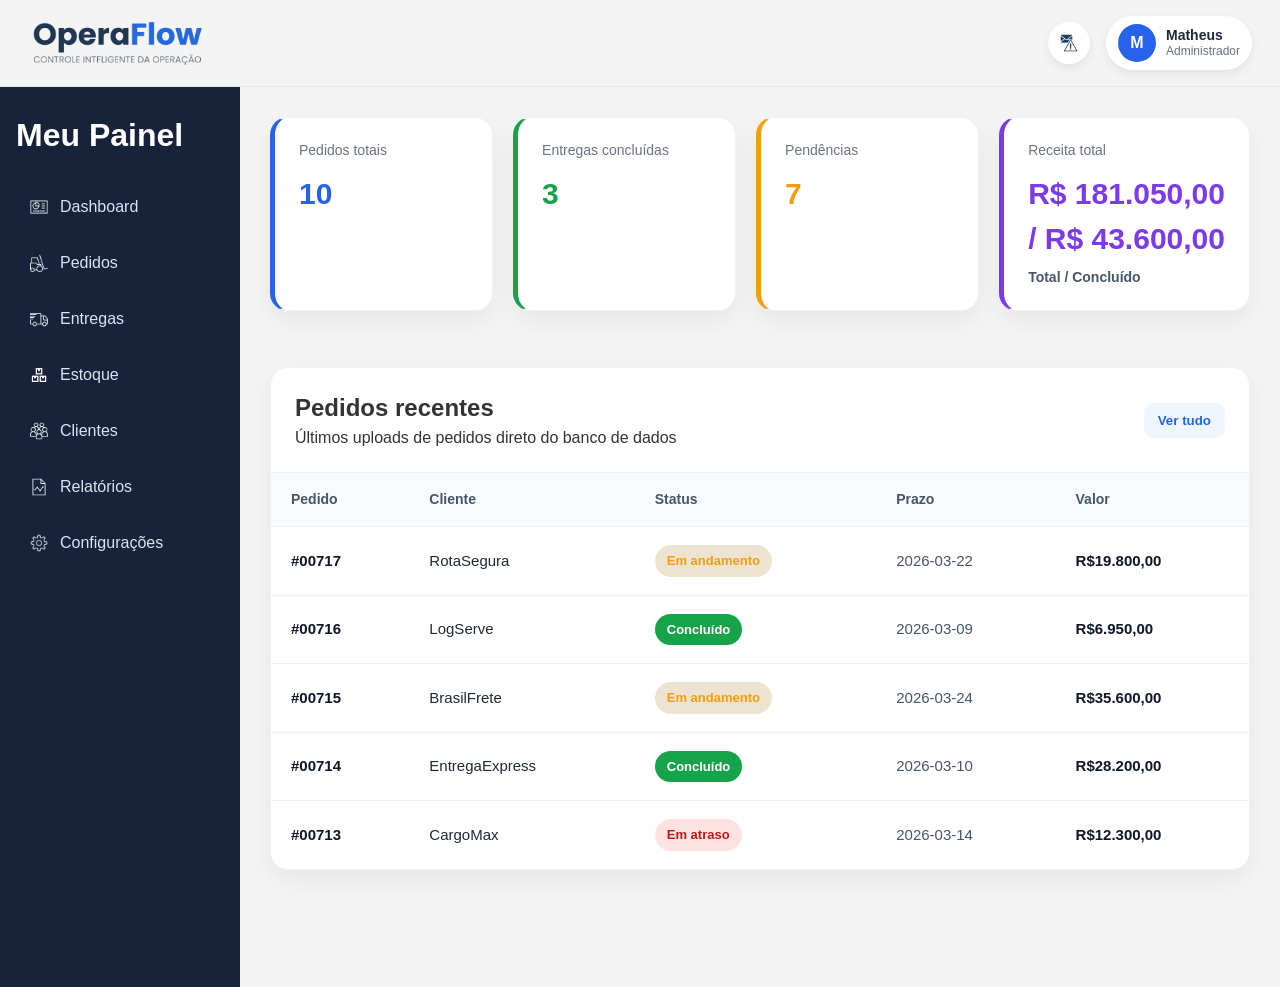
==== src/pages/index.html @ d9718a96 "ajustes finais" ====
﻿<!DOCTYPE html>
<html lang="pt-br">
<head>
  <meta charset="UTF-8">
  <meta name="viewport" content="width=device-width, initial-scale=1.0">
  <title>OperaFlow</title>
  <link rel="icon" type="image/x-icon" href="../assets/img/favicon.png">
  <link rel="stylesheet" href="../assets/css/style.css">
</head>
<body>

  <header class="cabecalho">
    <button id="btn-toggle-sidebar" class="btn-menu" aria-label="Abrir menu">⋮</button>
    <div class="logo">
      <img src="../assets/img/logo (1).png" alt="logo da empresa OperaFlow">
    </div>

    <div class="header-acoes">
    <button class="btn-icone" aria-label="Notificações">
      <img src="/src/assets/img/icons8-alarmes-60.png" alt="">
    </button>

    <div class="usuario-box">
      <div class="usuario-avatar">M</div>
      <div class="usuario-info">
        <strong>Matheus</strong>
        <span>Administrador</span>
      </div>
    </div>
  </div>
</header>
  <main>

    <div class="dashboard">
      <aside class="dashboard-sidebar">
        <h2>Meu Painel</h2>
        <nav>
          <ul>
          <li><a href="./index.html"><img src="../assets/img/icons8-painel-de-controle-50.png" alt=""><span>Dashboard</span></a></li>
            <li><a href="./pedidos.html"><img src="../assets/img/icons8-empilhadeira-50 (1).png" alt=""><span>Pedidos</span></a></li>
            <li><a href="#"><img src="../assets/img/icons8-em-trânsito-50.png" alt=""><span>Entregas</span></a></li>
            <li><a href="#"><img src="../assets/img/icons8-caixas-32.png" alt=""><span>Estoque</span></a></li>
            <li><a href="#"><img src="../assets/img/icons8-clientes-50.png" alt=""><span>Clientes</span></a></li>
            <li><a href="#"><img src="../assets/img/icons8-relatórios-50.png" alt=""><span>Relatórios</span></a></li>
            <li><a href="#"><img src="../assets/img/icons8-configurações-50.png" alt=""><span>Configurações</span></a></li>
          </ul>
        </nav>
      </aside>
<main class="conteudo">
<section class="cards-side">
  <div id="kpi-pedidos" class="kpi-card pedidos" role="button" tabindex="0" aria-label="Ver pedidos">
    <span class="kpi-label">Pedidos totais</span>
    <strong class="kpi-value">0</strong>
  </div>

  <div id="kpi-entregas" class="kpi-card entregas" role="button" tabindex="0" aria-label="Ver entregas concluídas">
    <span class="kpi-label">Entregas concluídas</span>
    <strong class="kpi-value">0</strong>
  </div>

  <div id="kpi-pendencias" class="kpi-card pendencias" role="button" tabindex="0" aria-label="Ver pedidos pendentes">
    <span class="kpi-label">Pendências</span>
    <strong class="kpi-value">0</strong>
  </div>

  <div id="kpi-receita" class="kpi-card receita" role="button" tabindex="0" aria-label="Ver receita gerada">
    <span class="kpi-label">Receita total</span>
    <strong class="kpi-value">R$0,00</strong>
    <small class="kpi-subvalue">Concluídas: R$0,00</small>
  </div>
</section>

<section class="table-card">
  <div class="table-header">
    <div>
      <h2>Pedidos recentes</h2>
      <p>Últimos uploads de pedidos direto do banco de dados</p>
    </div>
    <button class="btn-secundario" type="button">Ver tudo</button>
  </div>
  

  <table>
    <thead>
      <tr>
        <th>Pedido</th>
        <th>Cliente</th>
        <th>Status</th>
        <th>Prazo</th>
        <th>Valor</th>
      </tr>
    </thead>
    <tbody>
      <tr>
        <td>#11568</td>
        <td>UltiTrans</td>
        <td><span class="status status-andamento">Em andamento</span></td>
        <td>26-03-2026</td>
        <td class="valor">R$26.000,00</td>
      </tr>
      <tr>
        <td>#12444</td>
        <td>RLM Transportadora</td>
        <td><span class="status status-andamento">Em andamento</span></td>
        <td>05-04-2026</td>
        <td class="valor">R$16.500,00</td>
      </tr>
      <tr>
        <td>#00345</td>
        <td>TripTrans</td>
        <td><span class="status status-atraso">Em atraso</span></td>
        <td>13-03-2026</td>
        <td class="valor">R$22.300,00</td>
      </tr>
    </tbody>
  </table>
</section>
  </main>
</div>

  <div id="page-transition" class="page-transition" aria-hidden="true">
    <img class="transition-logo" src="../assets/img/logo (1).png" alt="Carregando OperaFlow">
    <div class="transition-spinner" aria-label="Carregando..."></div>
  </div>

  <script>
    document.addEventListener('DOMContentLoaded', () => {
      const transition = document.getElementById('page-transition');
      document.querySelectorAll('a[href]').forEach((link) => {
        const href = link.getAttribute('href');
        if (href.startsWith('#') || href.startsWith('mailto:') || href.startsWith('tel:')) return;
        link.addEventListener('click', (event) => {
          const url = link.href;
          if (!url) return;
          event.preventDefault();
          transition.classList.add('visible');
          transition.setAttribute('aria-hidden', 'false');
          setTimeout(() => {
            window.location.href = url;
          }, 550);
        });
      });
    });
  </script>
  <script src="../assets/js/dashboard.js"></script>
</body>
</html>
---- src/assets/css/style.css ----
* {
  margin: 0;
  padding: 0;
  box-sizing: border-box;
}

body {
  font-family: Arial, Helvetica, sans-serif;
  background: #f4f4f4;
  color: #333;
  line-height: 1.5;
}

/* HEADER */
.cabecalho {
  display: flex;
  justify-content: space-between;
  align-items: center;
  padding: 16px 28px;
  background: #f4f4f4;
  border-bottom: 1px solid #e5e7eb;
}

.logo-texto {
  font-size: 40px;
  font-weight: 700;
  color: #1e3a5f;
}

.logo-texto span {
  color: #2563eb;
}

.header-acoes {
  display: flex;
  align-items: center;
  gap: 16px;
}

.btn-icone {
  width: 42px;
  height: 42px;
  border: none;
  background: white;
  border-radius: 50%;
  display: flex;
  justify-content: center;
  align-items: center;
  cursor: pointer;
  box-shadow: 0 4px 10px rgba(0,0,0,0.08);
  transition: background 0.3s ease;
}

.btn-icone:hover {
  background: #e8eefc;
}

.btn-icone img {
  width: 18px;
  height: 18px;
}

.usuario-box {
  display: flex;
  align-items: center;
  gap: 10px;
  background: white;
  padding: 8px 12px;
  border-radius: 999px;
  box-shadow: 0 4px 10px rgba(0,0,0,0.08);
}

.usuario-avatar {
  width: 38px;
  height: 38px;
  border-radius: 50%;
  background: #2563eb;
  color: white;
  display: flex;
  justify-content: center;
  align-items: center;
  font-weight: bold;
}

.usuario-info {
  display: flex;
  flex-direction: column;
  line-height: 1.2;
}

.usuario-info strong {
  font-size: 14px;
  color: #1f2937;
}

.usuario-info span {
  font-size: 12px;
  color: #6b7280;
}

.logo img {
  height: 50px;
  width: auto;
  display: block;
}

.menu ul {
  display: flex;
  list-style: none;
  gap: 20px;
}

.menu a {
  text-decoration: none;
  color: white;
  font-weight: 500;
  transition: color 0.3s ease;
}

.menu a:hover {
  color: #60a5fa;
}

/* DASHBOARD */
.dashboard {
  display: flex;
  min-height: 100vh;
}

.sidebar {
  width: 220px;
  background: #1f2937;
  color: white;
  padding: 20px;
}

.sidebar h2 {
  margin-bottom: 20px;
}

.sidebar ul {
  list-style: none;
}

.sidebar li {
  margin-bottom: 15px;
}

.sidebar a {
  color: white;
  text-decoration: none;
  transition: color 0.3s ease;
}

.sidebar a:hover {
  color: #60a5fa;
}

.conteudo {
  flex: 1;
  padding: 30px;
  display: flex;
  flex-direction: column;
  gap: 24px;
}

/* CARDS DO DASHBOARD */

.kpi-card,
.table-card {
  backdrop-filter: blur(6px);
}

.cards-side {
  display: grid;
  grid-template-columns: repeat(3, 1fr);
  gap: 20px;
  margin-bottom: 30px;
}

.card-side {
  background: #FFFFFF;
  padding: 20px;
  border-radius: 8px;
  box-shadow: 0 4px 10px rgba(0, 0, 0, 0.1);
  text-align: center;
}

.card-side h3 {
  margin-bottom: 10px;
}

.card-side p {
  font-size: 22px;
  font-weight: bold;
  color: #2563eb;
}

.cards-side {
  display: grid;
  grid-template-columns: repeat(4, 1fr);
  gap: 20px;
  margin-bottom: 32px;
}

.cards-side {
  display: grid;
  grid-template-columns: repeat(4, 1fr);
  gap: 20px;
  margin-bottom: 32px;
}

.kpi-card {
  background: #ffffff;
  padding: 22px;
  border-radius: 16px;
  box-shadow: 0 10px 24px rgba(15, 23, 42, 0.06);
  border: 1px solid #eef2f7;
}

.kpi-label {
  display: block;
  font-size: 14px;
  color: #6b7280;
  margin-bottom: 10px;
}

.kpi-value {
  font-size: 30px;
  font-weight: 700;
  color: #111827;
}

.kpi-card.pedidos {
  border-left: 5px solid #2563eb;
}

.kpi-card.entregas {
  border-left: 5px solid #16a34a;
}

.kpi-card.pendencias {
  border-left: 5px solid #f59e0b;
}

.kpi-card.receita {
  border-left: 5px solid #7c3aed;
}

.cards-side {
  display: grid;
  grid-template-columns: repeat(4, 1fr);
  gap: 20px;
  margin-bottom: 32px;
}

.kpi-card {
  background: #ffffff;
  padding: 22px 24px;
  border-radius: 18px;
  box-shadow: 0 10px 24px rgba(15, 23, 42, 0.06);
  border: 1px solid #eef2f7;
  transition: transform 0.25s ease, box-shadow 0.25s ease;
}

.kpi-card:hover {
  transform: translateY(-4px);
  box-shadow: 0 14px 28px rgba(15, 23, 42, 0.10);
}

.page-transition {
  position: fixed;
  inset: 0;
  display: none;
  justify-content: center;
  align-items: center;
  flex-direction: column;
  gap: 20px;
  background: rgba(15, 23, 42, 0.75);
  z-index: 20000;
  transition: opacity 0.25s ease;
}

.page-transition.visible {
  display: flex;
  opacity: 1;
}

.transition-logo {
  width: 100px;
  height: 100px;
  animation: pulse 1.1s infinite ease-in-out;
}

.transition-spinner {
  width: 50px;
  height: 50px;
  border: 4px solid rgba(255, 255, 255, 0.3);
  border-top-color: #ffffff;
  border-radius: 50%;
  animation: spin 0.8s linear infinite;
}

@keyframes pulse {
  0%, 100% { transform: scale(1); }
  50% { transform: scale(1.25); }
}

@keyframes spin {
  0% { transform: rotate(0deg); }
  100% { transform: rotate(360deg); }
}
  color: #64748b;
  margin-bottom: 12px;
  font-weight: 500;
}

.kpi-value {
  display: block;
  font-size: 40px;
  font-weight: 700;
  letter-spacing: -1px;
  line-height: 1;
}

.kpi-subvalue {
  display: block;
  margin-top: 6px;
  font-size: 14px;
  font-weight: 600;
  color: #475569;
}

/* cor do valor por tipo */
.kpi-card.pedidos .kpi-value {
  color: #2563eb;
}

.kpi-card.entregas .kpi-value {
  color: #16a34a;
}

.kpi-card.pendencias .kpi-value {
  color: #f59e0b;
}

.kpi-card.receita .kpi-value {
  color: #7c3aed;
}
/* TABELA */
.table-card {
  position: relative;
  z-index: 0;
  background: #ffffff;
  border-radius: 18px;
  box-shadow: 0 10px 24px rgba(15, 23, 42, 0.06);
  border: 1px solid #eef2f7;
  overflow: hidden;
}

.modal-overlay {
  z-index: 9999;
}

.modal-window {
  z-index: 10000;
}

#modal-pedido.modal-overlay {
  z-index: 10001;
}

#modal-detalhes.modal-overlay {
  z-index: 10002;
}

.table-header {
  display: flex;
  justify-content: space-between;
  align-items: center;
  padding: 22px 24px;
  border-bottom: 1px solid #eef2f7;
  gap: 20px;
}

.table-header-centro {
  display: flex;
  flex-direction: column;
  align-items: center;
  flex: 1;
  min-width: 260px;
}

.table-header-centro h2 {
  font-size: 24px;
  color: #0f172a;
  margin: 0;
}

.table-header-centro p {
  font-size: 14px;
  color: #64748b;
  margin: 4px 0 0;
}

.header-search {
  display: flex;
  align-items: center;
  background: #f1f5f9;
  border: 1px solid #d1d5db;
  border-radius: 10px;
  padding: 6px 10px;
  min-width: 260px;
  max-width: 420px;
}

.search-icon {
  margin-right: 8px;
  color: #111;
  font-size: 16px;
}

.header-search input {
  width: 100%;
  border: none;
  background: transparent;
  outline: none;
  font-size: 14px;
  color: #1f2937;
}

.header-search input::placeholder {
  color: #9ca3af;
}

.header-search input {
  width: 100%;
  border: none;
  background: transparent;
  outline: none;
  font-size: 14px;
  color: #1f2937;
}

.header-search input::placeholder {
  color: #9ca3af;
}

.table-header button {
  margin: 0;
}


.btn-secundario {
  width: auto;
  padding: 10px 14px;
  background: #eff6ff;
  color: #2563eb;
  border: none;
  border-radius: 10px;
  font-weight: 600;
  cursor: pointer;
  transition: background 0.3s ease;
}

.btn-secundario:hover {
  background: #dbeafe;
}

.btn-primario {
  padding: 12px 20px;
  background: #2563eb;
  color: white;
  border: none;
  border-radius: 10px;
  cursor: pointer;
  font-weight: 700;
  font-size: 15px;
}

.btn-primario:hover {
  background: #1d4ed8;
}

.btn-menu {
  display: none;
  background: transparent;
  border: 1px solid #d1d5db;
  border-radius: 8px;
  width: 44px;
  height: 44px;
  margin-right: 12px;
  color: #0f172a;
  cursor: pointer;
  font-size: 20px;
}

.btn-menu:hover {
  background: #f1f5f9;
}

@media (max-width: 992px) {
  .btn-menu {
    display: inline-flex;
    justify-content: center;
    align-items: center;
  }

  .dashboard-sidebar {
    position: fixed;
    top: 0;
    left: 0;
    height: 100vh;
    z-index: 990;
    transform: translateX(-110%);
    width: 250px;
    box-shadow: 6px 0 30px rgba(0, 0, 0, 0.25);
    transition: transform 0.3s ease;
  }

  .dashboard-sidebar.sidebar-open {
    transform: translateX(0);
  }

  .sidebar-backdrop {
    position: fixed;
    inset: 0;
    z-index: 980;
    background: rgba(0, 0, 0, 0.35);
    display: none;
  }

  .sidebar-backdrop.active {
    display: block;
  }

  .dashboard {
    flex-direction: column;
  }

  .conteudo {
    padding: 20px;
  }

  .table-card {
    overflow: visible;
  }

  .cards-side {
    grid-template-columns: 1fr;
  }

  .grid-produtos {
    grid-template-columns: 1fr;
  }

  table {
    font-size: 14px;
  }

  th,
  td {
    padding: 10px;
  }
}

@media (max-width: 768px) {
  .cabecalho {
    flex-direction: column;
    gap: 15px;
    text-align: center;
  }

  .conteudo {
    padding: 20px;
  }

  .cards-side {
    grid-template-columns: 1fr;
  }

  .grid-produtos {
    grid-template-columns: 1fr;
  }

  .status {
    font-size: 11px;
    padding: 4px 8px;
  }

  .table-header .header-search {
    width: 100%;
    margin-bottom: 8px;
  }

  .table-header .header-message {
    font-size: 12px;
    color: #52606d;
    margin-bottom: 10px;
  }

  table {
    font-size: 14px;
  }

  th,
  td {
    padding: 10px;
  }
}

@media (max-width: 480px) {
  .cabecalho {
    padding: 15px 20px;
  }

  .conteudo {
    padding: 15px;
  }

  .formulario {
    padding: 20px 15px;
  }

  .card,
  .card-side,
  .produto {
    max-width: 100%;
  }

  .avatar {
    width: 70px;
    height: 70px;
    font-size: 20px;
  }
}

table {
  width: 100%;
  border-collapse: collapse;
}

thead th {
  background: #f8fafc;
  color: #475569;
  font-size: 14px;
  font-weight: 600;
  text-align: left;
  padding: 16px 20px;
}

tbody td {
  padding: 18px 20px;
  border-top: 1px solid #eef2f7;
  color: #1f2937;
  font-size: 15px;
}

tbody tr:hover {
  background: #f9fbff;
}

.valor {
  font-weight: 700;
  color: #0f172a;
}

.modal-overlay {
  position: fixed;
  inset: 0;
  background: rgba(15, 23, 42, 0.55);
  display: none;
  justify-content: center;
  align-items: center;
  z-index: 999;
  padding: 20px;
}

#modal-pedido.modal-overlay {
  z-index: 1000;
}

#modal-detalhes.modal-overlay {
  z-index: 1001;
}

.modal-overlay.modal-open {
  display: flex;
}

.modal-window {
  width: min(90%, 720px);
  max-width: 720px;
  max-height: 90vh;
  overflow-y: auto;
  background: white;
  border-radius: 18px;
  box-shadow: 0 20px 48px rgba(15, 23, 42, 0.35);
  padding: 30px;
  position: relative;
  display: block;
}

.modal-window h2 {
  margin: 0 0 16px;
  font-size: 26px;
  color: #0f172a;
  font-weight: 700;
  text-align: center;
}

.modal-window > * + * {
  margin-top: 14px;
}

.pedido-form {
  display: grid;
  grid-template-columns: 1fr;
  gap: 14px;
  width: 100%;
  max-width: 720px;
  margin: 0 auto;
}

.field-group {
  display: flex;
  flex-direction: column;
  gap: 6px;
}

.pedido-form button {
  width: 170px;
  margin: 20px auto 0; /* separa do último input */
  padding: 12px 20px 16px; /* padding-bottom maior para ficar visualmente mais central */
  display: block;
}

.pedido-form .field-group:last-child {
  margin-top: 28px;
  margin-bottom: 8px;
}


.modal-close {
  position: absolute;
  top: 16px;
  right: 16px;
  border: 0;
  background: #f8fafc;
  color: #1f2937;
  width: 36px;
  height: 36px;
  border-radius: 999px;
  cursor: pointer;
  font-size: 20px;
  line-height: 1;
}

.modal-close:hover {
  background: #e2e8f0;
}

.pedido-form {
  display: grid;
  grid-template-columns: 1fr;
  gap: 16px;
  width: 100%;
  max-width: 720px;
  margin: 0 auto;
}

.pedido-form label {
  display: block;
  font-size: 14px;
  color: #374151;
  margin-bottom: 5px;
}

.pedido-form input,
.pedido-form select {
  transition: border-color 0.25s ease, box-shadow 0.25s ease;
}

.pedido-form input:focus,
.pedido-form select:focus {
  outline: none;
  border-color: #3b82f6;
  box-shadow: 0 0 0 3px rgba(59, 130, 246, 0.15);
  background: #ffffff;
}

.pedido-form .field-group {
  display: flex;
  flex-direction: column;
  gap: 6px;
}

.pedido-form .field-group.full-width {
  grid-column: 1 / -1;
}

.pedido-form textarea {
  width: 100%;
  min-height: 90px;
  padding: 10px 12px;
  border: 1px solid #d1d5db;
  border-radius: 8px;
  background: #f8fafc;
  color: #1f2937;
  resize: vertical;
}

.pedido-form input,
.pedido-form select {
  width: 100%;
  padding: 11px 14px;
  border: 1px solid #d1d5db;
  border-radius: 10px;
  background: #f8fafc;
  color: #1f2937;
}

.pedido-form input:focus,
.pedido-form select:focus {
  outline: none;
  border-color: #3b82f6;
  background: #ffffff;
}

.pedido-form button {
  grid-column: 1 / -1;
  padding: 12px 20px;
  background: #2563eb;
  color: white;
  border: none;
  border-radius: 10px;
  cursor: pointer;
  font-weight: 700;
  font-size: 15px;
  width: fit-content;
  margin: 0 auto;
}

.pedido-form button:hover {
  background: #1d4ed8;
}

.btn-excluir {
  padding: 6px 10px;
  border: 1px solid #f87171;
  border-radius: 8px;
  background: #fee2e2;
  color: #b91c1c;
  font-weight: 600;
  cursor: pointer;
}

.btn-excluir:hover {
  background: #fecaca;
  border-color: #ef4444;
}

.detalhes-content {
  background: #f8fafc;
  padding: 16px;
  border-radius: 10px;
}

.detalhes-content dl {
  display: grid;
  grid-template-columns: max-content 1fr;
  gap: 8px 18px;
}

.detalhes-content dt {
  font-weight: 700;
  color: #1f2937;
}

.detalhes-content dd {
  margin: 0;
  color: #334155;
}

#btn-editar-pedido {
  cursor: pointer;
  border: 1px solid #2563eb;
  background: white;
  color: #2563eb;
  border-radius: 8px;
  padding: 8px 14px;
  font-weight: 700;
  margin-top: 16px;
}

#btn-editar-pedido:hover {
  background: #eff6ff;
}

.cliente-link {
  color: #2563eb;
  text-decoration: none;
  font-weight: 600;
}

.cliente-link:hover {
  text-decoration: underline;
}

.separador-prioridade {
  grid-column: 1 / -1;
}

.separador-prioridade h3 {
  margin: 16px 0 8px;
  color: #374151;
  font-size: 14px;
  font-weight: 700;
  border-bottom: 1px solid #d1d5db;
  padding-bottom: 4px;
}

.status {
  display: inline-block;
  padding: 3px 10px;
  border-radius: 999px;
  font-size: 12px;
  font-weight: 600;
  color: #ffffff;
}

.status-andamento {
  background: #3b82f6;
}

.status-atraso {
  background: #ef4444;
}

.status-concluido {
  background: #16a34a;
}

.form-card {
  margin-top: 24px;
  background: #ffffff;
  border-radius: 12px;
  border: 1px solid #e5e7eb;
  padding: 18px;
}

.pedido-form {
  display: grid;
  grid-template-columns: 1fr 1fr;
  gap: 14px;
}

.pedido-form label {
  font-size: 14px;
  color: #374151;
  margin-bottom: 5px;
}

.pedido-form input,
.pedido-form select {
  width: 100%;
  padding: 10px 12px;
  border: 1px solid #d1d5db;
  border-radius: 8px;
  background: #f8fafc;
  color: #1f2937;
}

.pedido-form input:focus,
.pedido-form select:focus {
  outline: none;
  border-color: #3b82f6;
  background: #ffffff;
}

.pedido-form button {
  grid-column: 1 / -1;
  width: fit-content;
  padding: 11px 16px;
  background: #2563eb;
  color: white;
  border: none;
  border-radius: 8px;
  cursor: pointer;
  font-weight: 700;
}

.pedido-form button:hover {
  background: #1d4ed8;
}

/* SEÇÃO DE CARDS DE USUÁRIOS */
.cards {
  margin: 50px 0;
  display: flex;
  justify-content: center;
  flex-wrap: wrap;
  gap: 20px;
  padding: 0 20px;
}

.card {
  width: 100%;
  max-width: 280px;
  background: white;
  border-radius: 8px;
  padding: 20px;
  box-shadow: 0 4px 10px rgba(0, 0, 0, 0.1);
  text-align: center;
  transition: transform 0.3s ease;
}

.card:hover {
  transform: translateY(-5px);
}

.avatar {
  width: 80px;
  height: 80px;
  margin: 0 auto 15px;
  border-radius: 50%;
  background: #2563eb;
  color: white;
  display: flex;
  justify-content: center;
  align-items: center;
  font-size: 24px;
  font-weight: bold;
}

.card h2 {
  margin-bottom: 10px;
  font-size: 20px;
}

.card p {
  margin: 5px 0;
}

/* FORMULÁRIO */
.container {
  margin: 50px 0;
  display: flex;
  justify-content: center;
  padding: 0 20px;
}

.formulario {
  background: white;
  padding: 25px 20px;
  border-radius: 8px;
  width: 100%;
  max-width: 350px;
  box-shadow: 0 4px 10px rgba(0, 0, 0, 0.1);
}

.formulario h1 {
  margin-bottom: 20px;
  text-align: center;
}

.campo {
  display: flex;
  flex-direction: column;
  margin-bottom: 15px;
}

.campo label {
  margin-bottom: 6px;
  font-weight: 600;
}

.campo input {
  padding: 10px;
  border: 1px solid #ccc;
  border-radius: 5px;
}

.campo input:focus {
  border-color: #2563eb;
  outline: none;
}

/* BOTÕES */
button {
  width: 100%;
  padding: 10px;
  background: #2563eb;
  color: white;
  border: none;
  border-radius: 5px;
  cursor: pointer;
  transition: background 0.3s ease;
}

button:hover {
  background: #1d4ed8;
}

.imagem {
  width: 100%;
  height: 150px;
  background: #ddd;
  margin-bottom: 15px;
  display: flex;
  justify-content: center;
  align-items: center;
  border-radius: 6px;
}

.preco {
  font-weight: bold;
  margin: 10px 0;
  color: green;
}

/* RESPONSIVIDADE */
@media (max-width: 992px) {
  .cards-side {
    grid-template-columns: repeat(2, 1fr);
  }

  .grid-produtos {
    grid-template-columns: repeat(2, 1fr);
  }
}

@media (max-width: 768px) {
  .cabecalho {
    flex-direction: column;
    gap: 15px;
    text-align: center;
  }

  .modal-overlay {
    position: fixed;
    inset: 0;
    background: rgba(15, 23, 42, 0.6);
    display: none;
    justify-content: center;
    align-items: center;
    z-index: 999;
    padding: 20px;
  }

  .modal-overlay.modal-open {
    display: flex;
  }

  .modal-window {
    width: min(100%, 520px);
    max-height: 90vh;
    overflow-y: auto;
    background: white;
    border-radius: 14px;
    box-shadow: 0 16px 40px rgba(15, 23, 42, 0.35);
    padding: 24px;
    position: relative;
  }

  .modal-close {
    position: absolute;
    top: 12px;
    right: 12px;
    border: 0;
    background: #f8fafc;
    color: #1f2937;
    width: 34px;
    height: 34px;
    border-radius: 999px;
    cursor: pointer;
    font-size: 20px;
    line-height: 1;
  }

  .modal-close:hover {
    background: #e2e8f0;
  }

  .table-card {
    overflow: visible;
  }

  .btn-secundario {
    white-space: nowrap;
  }

  .menu ul {
    flex-direction: column;
    gap: 10px;
  }

  .dashboard {
    flex-direction: column;
    min-height: auto;
  }

  .sidebar {
    width: 100%;
  }

  .conteudo {
    padding: 20px;
  }

  .cards-side {
    grid-template-columns: 1fr;
  }

  .grid-produtos {
    grid-template-columns: 1fr;
  }

  table {
    font-size: 14px;
  }

  th,
  td {
    padding: 10px;
  }
}

@media (max-width: 480px) {
  .cabecalho {
    padding: 15px 20px;
  }

  .conteudo {
    padding: 15px;
  }

  .formulario {
    padding: 20px 15px;
  }

  .card,
  .card-side,
  .produto {
    max-width: 100%;
  }

  .avatar {
    width: 70px;
    height: 70px;
    font-size: 20px;
  }
}

.dashboard-sidebar {
  width: 240px;
  background: #17233a;
  color: white;
  padding: 24px 16px;
  min-height: 100vh;
  transition: transform 0.3s ease;
}

.dashboard-sidebar.sidebar-closed {
  transform: translateX(-110%);
}

.sidebar-backdrop {
  display: none;
  position: fixed;
  inset: 0;
  background: rgba(0, 0, 0, 0.35);
  z-index: 980;
}

.sidebar-backdrop.active {
  display: block;
}

.dashboard-sidebar h2 {
  font-size: 32px;
  margin-bottom: 24px;
  font-weight: 700;
}

.dashboard-sidebar ul {
  list-style: none;
}

.dashboard-sidebar li {
  margin-bottom: 8px;
}

.dashboard-sidebar a {
  display: flex;
  align-items: center;
  gap: 12px;
  color: #dbe4f0;
  text-decoration: none;
  padding: 12px 14px;
  border-radius: 10px;
  font-size: 16px;
  transition: all 0.3s ease;
}

.dashboard-sidebar a:hover {
  background: rgba(255, 255, 255, 0.08);
  color: #ffffff;
}

.dashboard-sidebar a.ativo {
  background: #2563eb;
  color: white;
}

.dashboard-sidebar a img {
  width: 18px;
  height: 18px;
}

/* STATUS */

.status {
  display: inline-flex;
  align-items: center;
  padding: 6px 12px;
  border-radius: 999px;
  font-size: 13px;
  font-weight: 600;
}

.status-andamento {
  background: #ece2ceef;
  color: #f59e0b;
}

.status-atraso {
  background: #fee2e2;
  color: #b91c1c;
}

.status-entregue {
  background: #dcfce7;
  color: #166534;
}

td:nth-child(4) {
  color: #475569;
}

tbody td:first-child {
  font-weight: 700;
  color: #0f172a;
}
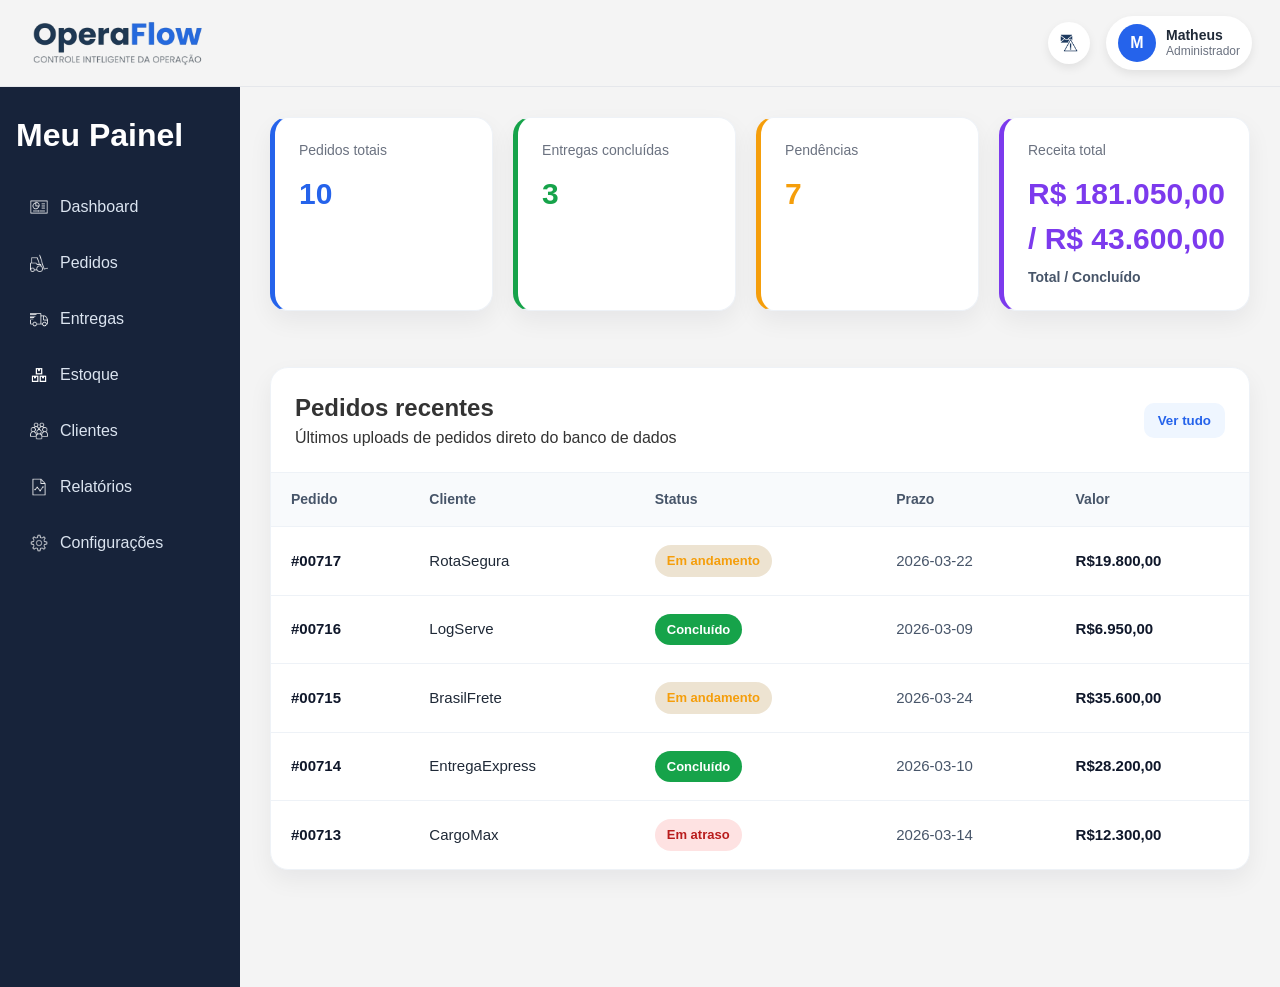
==== commit 894103b8: "ajustes finais" ====
--- a/src/pages/index.html
+++ b/src/pages/index.html
@@ -10,8 +10,7 @@
 <body>
 
   <header class="cabecalho">
-    <button id="btn-toggle-sidebar" class="btn-menu" aria-label="Abrir menu">⋮</button>
-    <div class="logo">
+      <div class="logo">
       <img src="../assets/img/logo (1).png" alt="logo da empresa OperaFlow">
     </div>
 
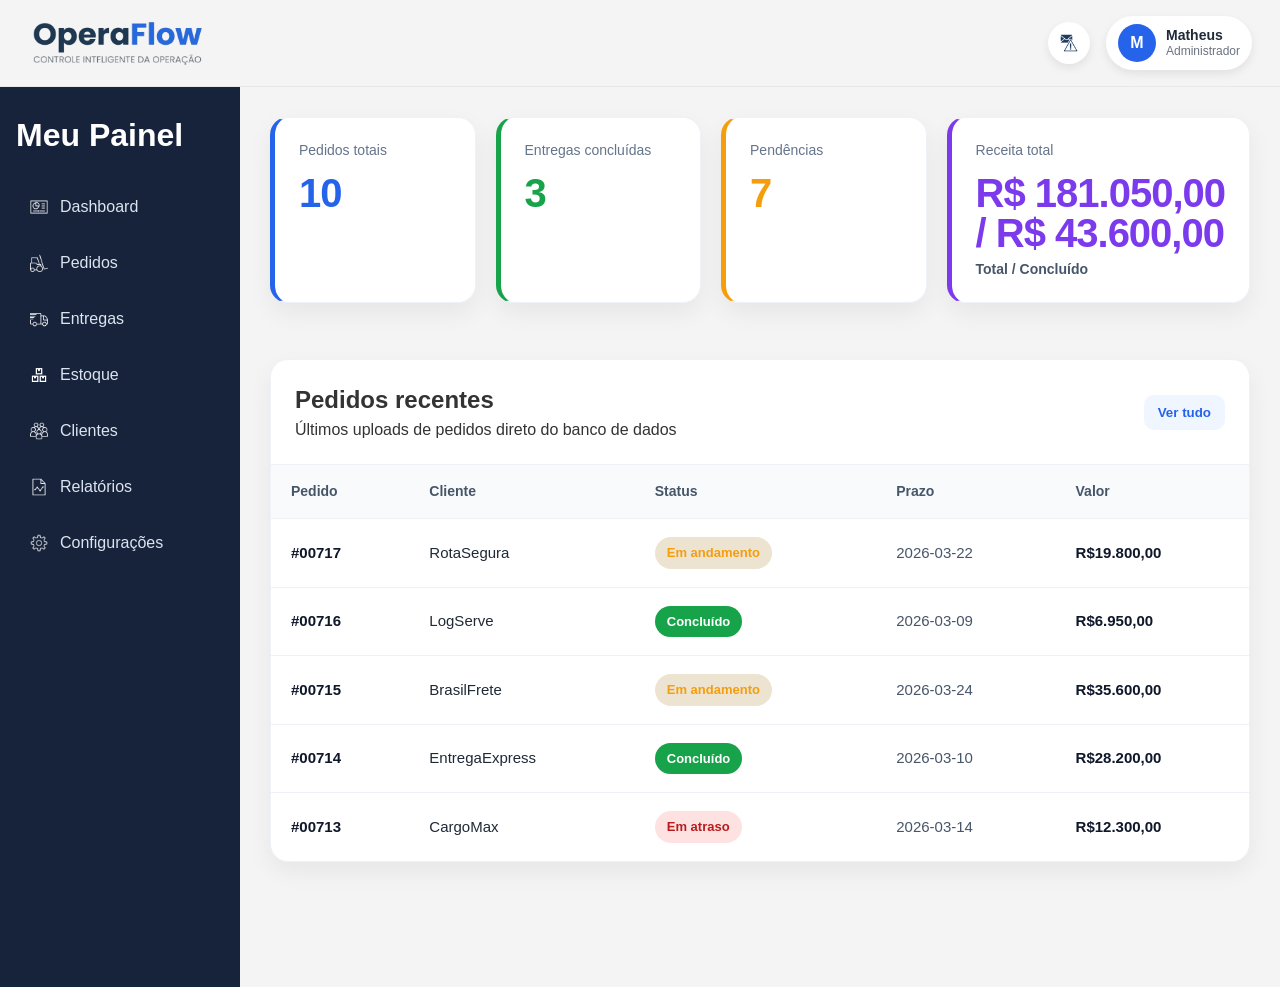
==== commit 7e85149d: "novas atualizações" ====
--- a/src/pages/index.html
+++ b/src/pages/index.html
@@ -16,7 +16,7 @@
 
     <div class="header-acoes">
     <button class="btn-icone" aria-label="Notificações">
-      <img src="/src/assets/img/icons8-alarmes-60.png" alt="">
+      <img src="../assets/img/icons8-alarmes-60.png" alt="Notificações">
     </button>
 
     <div class="usuario-box">
@@ -116,31 +116,6 @@
 </section>
   </main>
 </div>
-
-  <div id="page-transition" class="page-transition" aria-hidden="true">
-    <img class="transition-logo" src="../assets/img/logo (1).png" alt="Carregando OperaFlow">
-    <div class="transition-spinner" aria-label="Carregando..."></div>
-  </div>
-
-  <script>
-    document.addEventListener('DOMContentLoaded', () => {
-      const transition = document.getElementById('page-transition');
-      document.querySelectorAll('a[href]').forEach((link) => {
-        const href = link.getAttribute('href');
-        if (href.startsWith('#') || href.startsWith('mailto:') || href.startsWith('tel:')) return;
-        link.addEventListener('click', (event) => {
-          const url = link.href;
-          if (!url) return;
-          event.preventDefault();
-          transition.classList.add('visible');
-          transition.setAttribute('aria-hidden', 'false');
-          setTimeout(() => {
-            window.location.href = url;
-          }, 550);
-        });
-      });
-    });
-  </script>
   <script src="../assets/js/dashboard.js"></script>
 </body>
 </html>
--- a/src/assets/css/style.css
+++ b/src/assets/css/style.css
@@ -268,48 +268,9 @@
   box-shadow: 0 14px 28px rgba(15, 23, 42, 0.10);
 }
 
-.page-transition {
-  position: fixed;
-  inset: 0;
-  display: none;
-  justify-content: center;
-  align-items: center;
-  flex-direction: column;
-  gap: 20px;
-  background: rgba(15, 23, 42, 0.75);
-  z-index: 20000;
-  transition: opacity 0.25s ease;
-}
-
-.page-transition.visible {
-  display: flex;
-  opacity: 1;
-}
-
-.transition-logo {
-  width: 100px;
-  height: 100px;
-  animation: pulse 1.1s infinite ease-in-out;
-}
-
-.transition-spinner {
-  width: 50px;
-  height: 50px;
-  border: 4px solid rgba(255, 255, 255, 0.3);
-  border-top-color: #ffffff;
-  border-radius: 50%;
-  animation: spin 0.8s linear infinite;
-}
-
-@keyframes pulse {
-  0%, 100% { transform: scale(1); }
-  50% { transform: scale(1.25); }
-}
-
-@keyframes spin {
-  0% { transform: rotate(0deg); }
-  100% { transform: rotate(360deg); }
-}
+.kpi-label {
+  display: block;
+  font-size: 14px;
   color: #64748b;
   margin-bottom: 12px;
   font-weight: 500;
